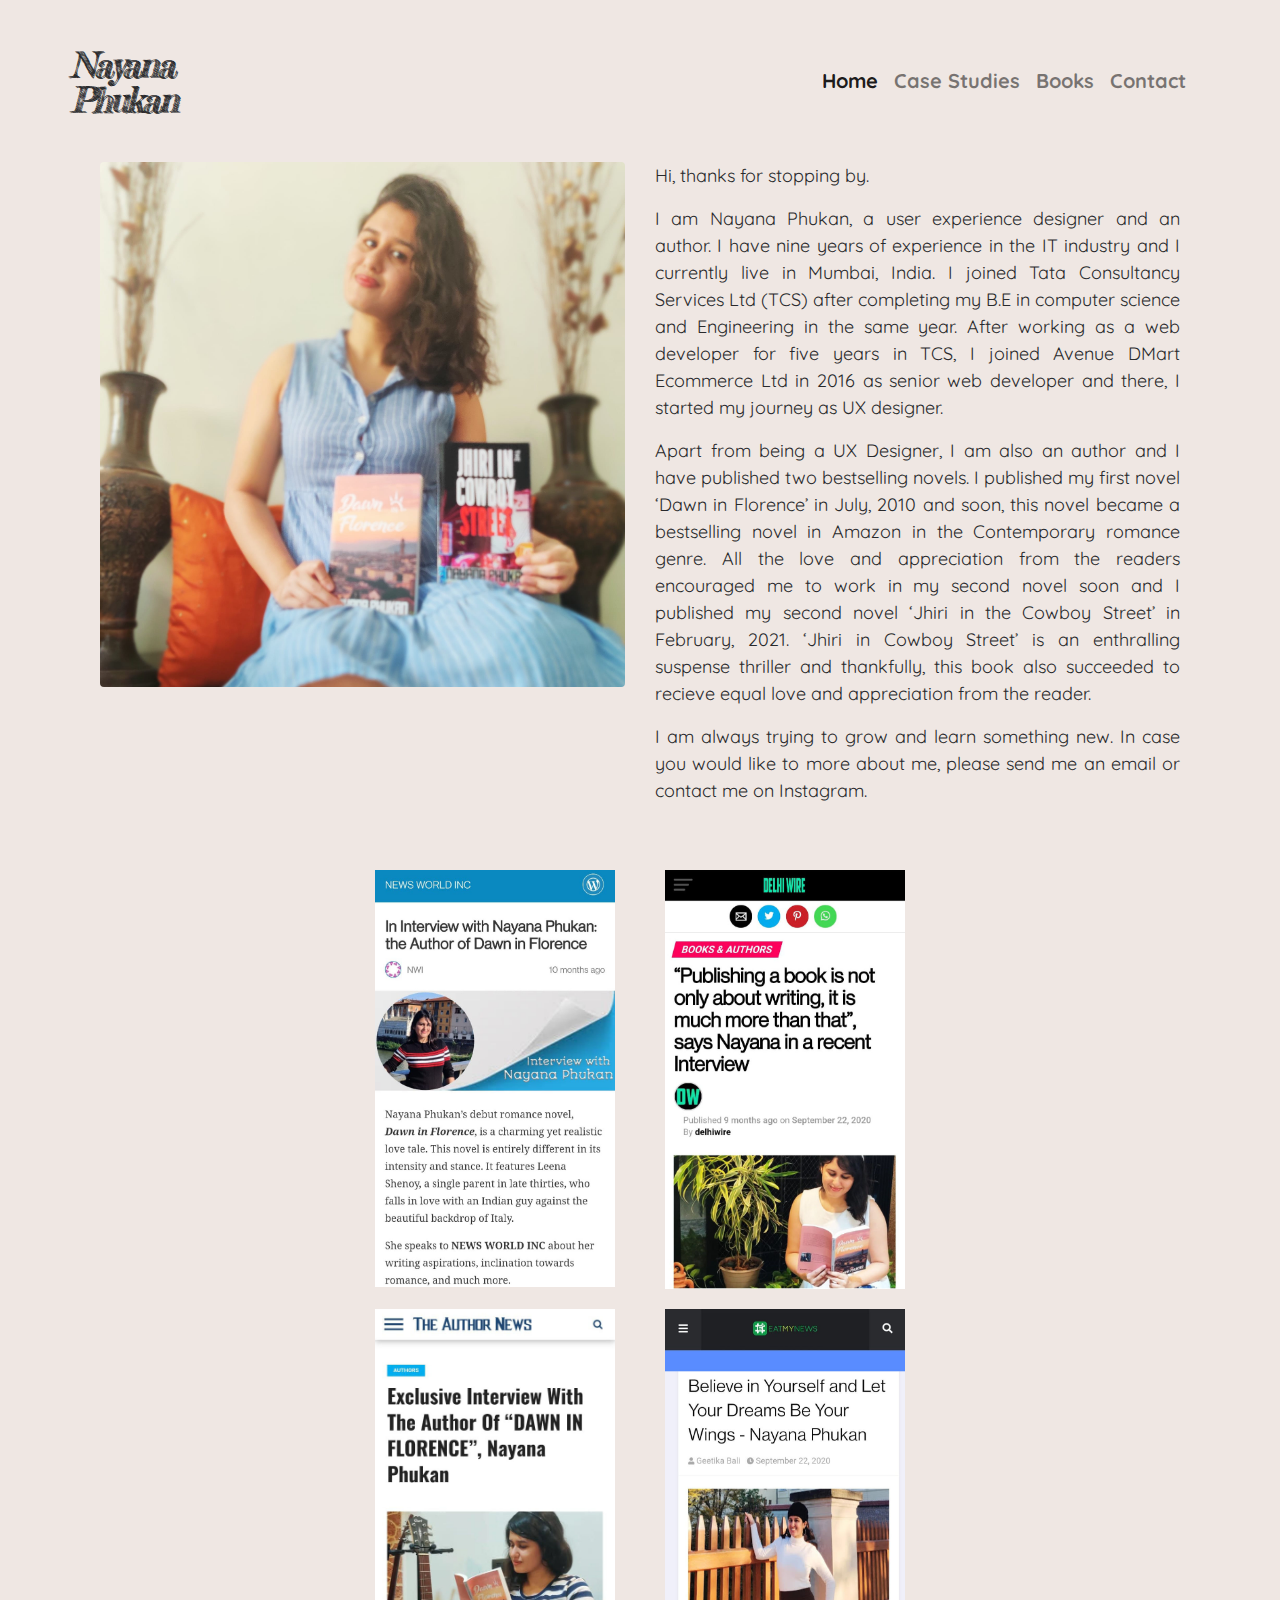
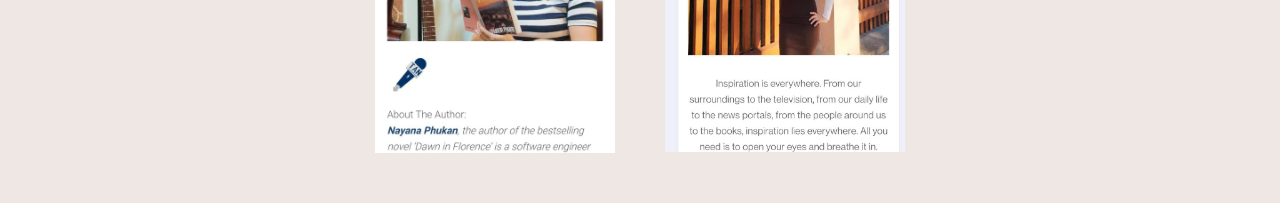
==== index.html @ 112dde81 "new site" ====
<!DOCTYPE html>
<html>
     <head>
         <title>Nayana Phukan</title>
         <meta charset="UTF-8">
         <meta name="description" content="Nayana Phukan">
         <meta name="keywords" content="Nayana, Phukan, Nayana Phukan, Author Nayana, author, dawn in florence">
         <meta name="author" content="Nayana Phukan">
         <meta content="width=device-width, initial-scale=1" name="viewport" />
         <link rel="stylesheet" href="https://fonts.googleapis.com/css?family=Quicksand">
         <link rel="stylesheet" href="https://fonts.googleapis.com/css?family=Fredericka the Great">
         <link rel="stylesheet" href="https://maxcdn.bootstrapcdn.com/bootstrap/4.5.0/css/bootstrap.min.css">
         <link rel="stylesheet" href="css/main.css">
       
     </head>
     <body>

      <div class="nav-wrapper">
              <div class="row">
                            <div class="col-xl-5 col-lg-5 col-md-5 col-sm-5 col-5">
                                    <div class="my-logo">
                                      <div id="firstname"><em>Nayana</em></div>
                                      <div id="lastname"><em>Phukan</em></div>
                                    </div>
                            </div>
                          <div class="col-xl-7 col-lg-7 col-md-7 col-sm-7 col-7">
                                    <nav class="navbar navbar-expand-lg navbar-light bg-light nav-background">
                                      <button class="navbar-toggler" type="button" id="openNav" data-toggle="" data-target="" aria-controls="navbarNav" aria-expanded="false" aria-label="Toggle navigation">
                                        <span class="navbar-toggler-icon"></span>
                                      </button>
                                      <div class="collapse navbar-collapse" id="navbarNav">
                                        <ul class="navbar-nav">
                                          <li class="nav-item active">
                                            <a class="nav-link" href="index.html">Home</a>
                                          </li>
                                          <li class="nav-item">
                                            <a class="nav-link" href="Casestudy.html">Case Studies</a>
                                          </li>
                                        <li class="nav-item">
                                            <a class="nav-link" href="books.html">Books</a>
                                          </li>
                                          <li class="nav-item">
                                            <a class="nav-link" href="contact.html">Contact</a>
                                            </li>
                                        </ul>
                                      </div>
                                    </nav>

                                    <!-- Navigation -->
                                    
                                      <div id="myNav" class="overlay">
                                        <div class="nav-wrapper">
                                          <div class="my-logo">
                                            <div id="firstname"><em>Nayana</em></div>
                                            <div id="lastname"><em>Phukan</em></div>
                                          </div>
                                        </div>
                                        <a href="javascript:void(0)" class="closebtn" id="closeNav">&times;</a>
                                        <div class="overlay-content">
                                          <a class="nav-link" href="index.html">Home</a>
                                          <a class="nav-link" href="Casestudy.html">Case Studies</a>
                                          <a class="nav-link" href="books.html">Books</a>
                                          <a class="nav-link" href="contact.html">Contact</a>
                                        </div>
                                      </div>
                                    
                                    <!-- Navigation -->
                          </div>
                </div>
        </div>
        <div class="container">
            <div class="content">
                      <div class="row details">
                                  <div class="col-xl-6 col-lg-6 col-md-12 col-sm-12 col-12">
                                        <div class="photo-wrapper">
                                          <img src="images/myphoto.jpg" class="img-responsive myphoto"></img>
                                        </div>
                                 </div>
                                  <div class="col-xl-6 col-lg-6 col-md-12 col-sm-12 col-12">
                                                <div class="aboutme">
                                                  <p>Hi, thanks for stopping by.</p>
                                                  <p>I am Nayana Phukan, a user experience designer and an author. I have nine years of experience in the IT industry and I currently live in Mumbai, India. I joined Tata Consultancy Services Ltd (TCS) after completing my B.E in computer science and Engineering in the same year. After working as a web developer for five years in TCS, I joined Avenue DMart Ecommerce Ltd in 2016 as senior web developer and there, I started my journey as UX designer. </p>
                                                  <p> Apart from being a UX Designer, I am also an author and I have published two bestselling novels. I published my first novel ‘Dawn in Florence’ in July, 2010 and soon, this novel became a bestselling novel in Amazon in the Contemporary romance genre. All the love and appreciation from the readers encouraged me to work in my second novel soon and I published my second novel ‘Jhiri in the Cowboy Street’ in February, 2021. ‘Jhiri in Cowboy Street’ is an enthralling suspense thriller and thankfully, this book also succeeded to recieve equal love and appreciation from the reader.</p>
                                                  <p>I am always trying to grow and learn something new. In case you would like to more about me, please send me an email or contact me on Instagram.</p>
                                                </div>
                                   </div>
                       </div>
            </div>
            <div class="media-wrapper">
                      
                          <div class="row">
                                  <div class="col-xl-6 col-lg-6 col-md-6 col-sm-6 col-6">
                                              <div class="storybox1">
                                                <a href="https://newsworldinc.com/2020/08/18/in-interview-with-nayana-phukan-the-author-of-dawn-in-florence/">
                                                    <img src="images/media-1.jpg" class="img-responsive" width="100%" height="100%"></img>
                                                </a>
                                            </div>
                                </div>
                                  <div class="col-xl-6 col-lg-6 col-md-6 col-sm-6 col-6">
                                              <div class="storybox2">
                                                <a href="https://www.delhiwire.com/publishing-a-book-is-not-only-about-writing-it-is-much-more-than-that-says-nayana-in-a-recent-interview/">
                                                  <img src="images/delhiwire.jpg" class="img-responsive" width="100%" height="100%"></img>
                                                </a>
                                            </div>
                                  </div>
                                  <div class="col-xl-6 col-lg-6 col-md-6 col-sm-6 col-6">
                                            <div class="storybox1">
                                                <a href="http://theauthornews.com/authors/exclusive-interview-with-the-author-of-dawn-in-florence-nayana-phukan/">
                                                  <img src="images/authornews.jpg" class="img-responsive" width="100%" height="100%"></img>
                                              </a>
                                          </div>
                                </div>
                                <div class="col-xl-6 col-lg-6 col-md-6 col-sm-6 col-6">
                                        <div class="storybox2">
                                          <a href="https://www.eatmy.news/2020/09/believe-in-yourself-and-let-your-dreams.html">
                                            <img src="images/eatmynews.jpg" class="img-responsive" width="100%" height="100%"></img>
                                          </a>
                                          </div>
                              </div>
                        </div>
            </div>
        </div>

        <script src="https://code.jquery.com/jquery-3.2.1.slim.min.js" integrity="sha384-KJ3o2DKtIkvYIK3UENzmM7KCkRr/rE9/Qpg6aAZGJwFDMVNA/GpGFF93hXpG5KkN" crossorigin="anonymous"></script>
        <script src="https://maxcdn.bootstrapcdn.com/bootstrap/4.0.0/js/bootstrap.min.js" integrity="sha384-JZR6Spejh4U02d8jOt6vLEHfe/JQGiRRSQQxSfFWpi1MquVdAyjUar5+76PVCmYl" crossorigin="anonymous"></script>
        <script src="js/script.js"></script>
   </body>
</html>
---- css/main.css ----
body{
    margin:0;
    padding:0;
    font-family: "Quicksand", sans-serif;
    background: #EFE7E3;
}

.my-logo {
    color: #292a2c;
    text-shadow: 1px 1px #292a2c;
    font-family: "Fredericka the Great";
    font-size: 35px;
    letter-spacing: -3px;
    margin-top: -11px;
}
#firstname {
    height: 35px;
}
#lastname {
    height:35px;
    padding-right:20px;
}
.nav-background {
    background-color: #EFE7E3 !important;
}
.nav-link .active{
    color: #292a2c !important;
}
.nav-item {
        color: #918b8b;
       font-weight: bold;
    }
.nav-wrapper {
    margin: 50px 70px;
    font-size: 20px;
}
nav.navbar {
    float: right;
}


.myphoto {
    width: 100%;
    height: auto;
    float: right;
    border-radius: 4px;
}
.bookphoto {
    max-height: 400px;
}
.aboutme {
    font-size: 18px;
    color: #292a2c;
    text-align: justify;
}
.aboutbook {
    font-size: 16px;
    color: #292a2c;
    text-align: justify;

}
.details {
    margin: 0 auto;
    text-align:left;
}
.bookdetails {
    margin: 0 auto 70px;
    text-align: center;

}
.book-link {
    font-size: 14px;
    margin: 10px 0;
}

.media-wrapper {
    padding: 40px 0;
}
.storybox1 {
    height: auto;
    width: 260px;
    padding: 10px;
    float: right;
}
.storybox2 {
    height: auto;
    width: 260px;
    padding: 10px;
    float: left;
}

.best-seller {
    margin: 20px auto;
}
.best-sellerpic {
    max-height: 300px;
}
.overlay {
    height: 100%;
    width: 0;
    position: fixed;
    z-index: 1000;
    top: 0;
    left: 0;
    font-family: "Quicksand", sans-serif;
    background: #EFE7E3;
    overflow-x: hidden;
    transition: 0.5s;
  }
  
  .overlay-content {
    position: relative;
    top: 25%;
    width: 100%;
    text-align: center;
    margin-top: 30px;
  }
  
  .overlay a {
    padding: 8px;
    text-decoration: none;
    font-size: 33px;
    color: #292a2c;
    display: block;
    transition: 0.3s;
    font-weight: 500;
  }
  
  .overlay .nav-link:hover, .overlay .nav-link:focus {
    color: #292a2c !important;
  }
  
  .overlay .closebtn {
    position: absolute;
    top: 10px;
    right: 60px;
    font-size: 60px;
  }
  .contactbox {
    background: #fff;
    margin: 70px auto;
    border-radius: 20px;
    padding: 50px 0;
}
.contactbox h1{
    text-align: center;
    padding: 20px 0;
    font-size: 30px;
}
.contactbox h2{
    text-align: center;
    padding: 10px 0;
    font-size: 15px;
}
.emailbox{
    text-align: center;
}
.emailbox img {
    height: 120px;
}

.GlamuPdetails {
    background: #ffffff;
    height: 100%;
}
@media only screen and (max-width: 991px) {
    .aboutme{
      margin-top:20px;
    }
    .aboutbook {
        margin-top:20px;
    }
    .nav-wrapper {
        margin: 35px 70px;
    }
  }
  @media only screen and (max-width: 639px) {
    .storybox1, .storybox2 {
        width: 160px;
    }
  }
  @media only screen and (max-width: 600px)
  {
    .nav-wrapper {
        margin: 35px;
    }
    .contactbox h1{
        font-size: 25px;
   }
}

  @media screen and (max-height: 450px) {
    .overlay a {font-size: 20px}
    .overlay .closebtn {
      font-size: 40px;
      top: 15px;
      right: 35px;
    }
    
  }
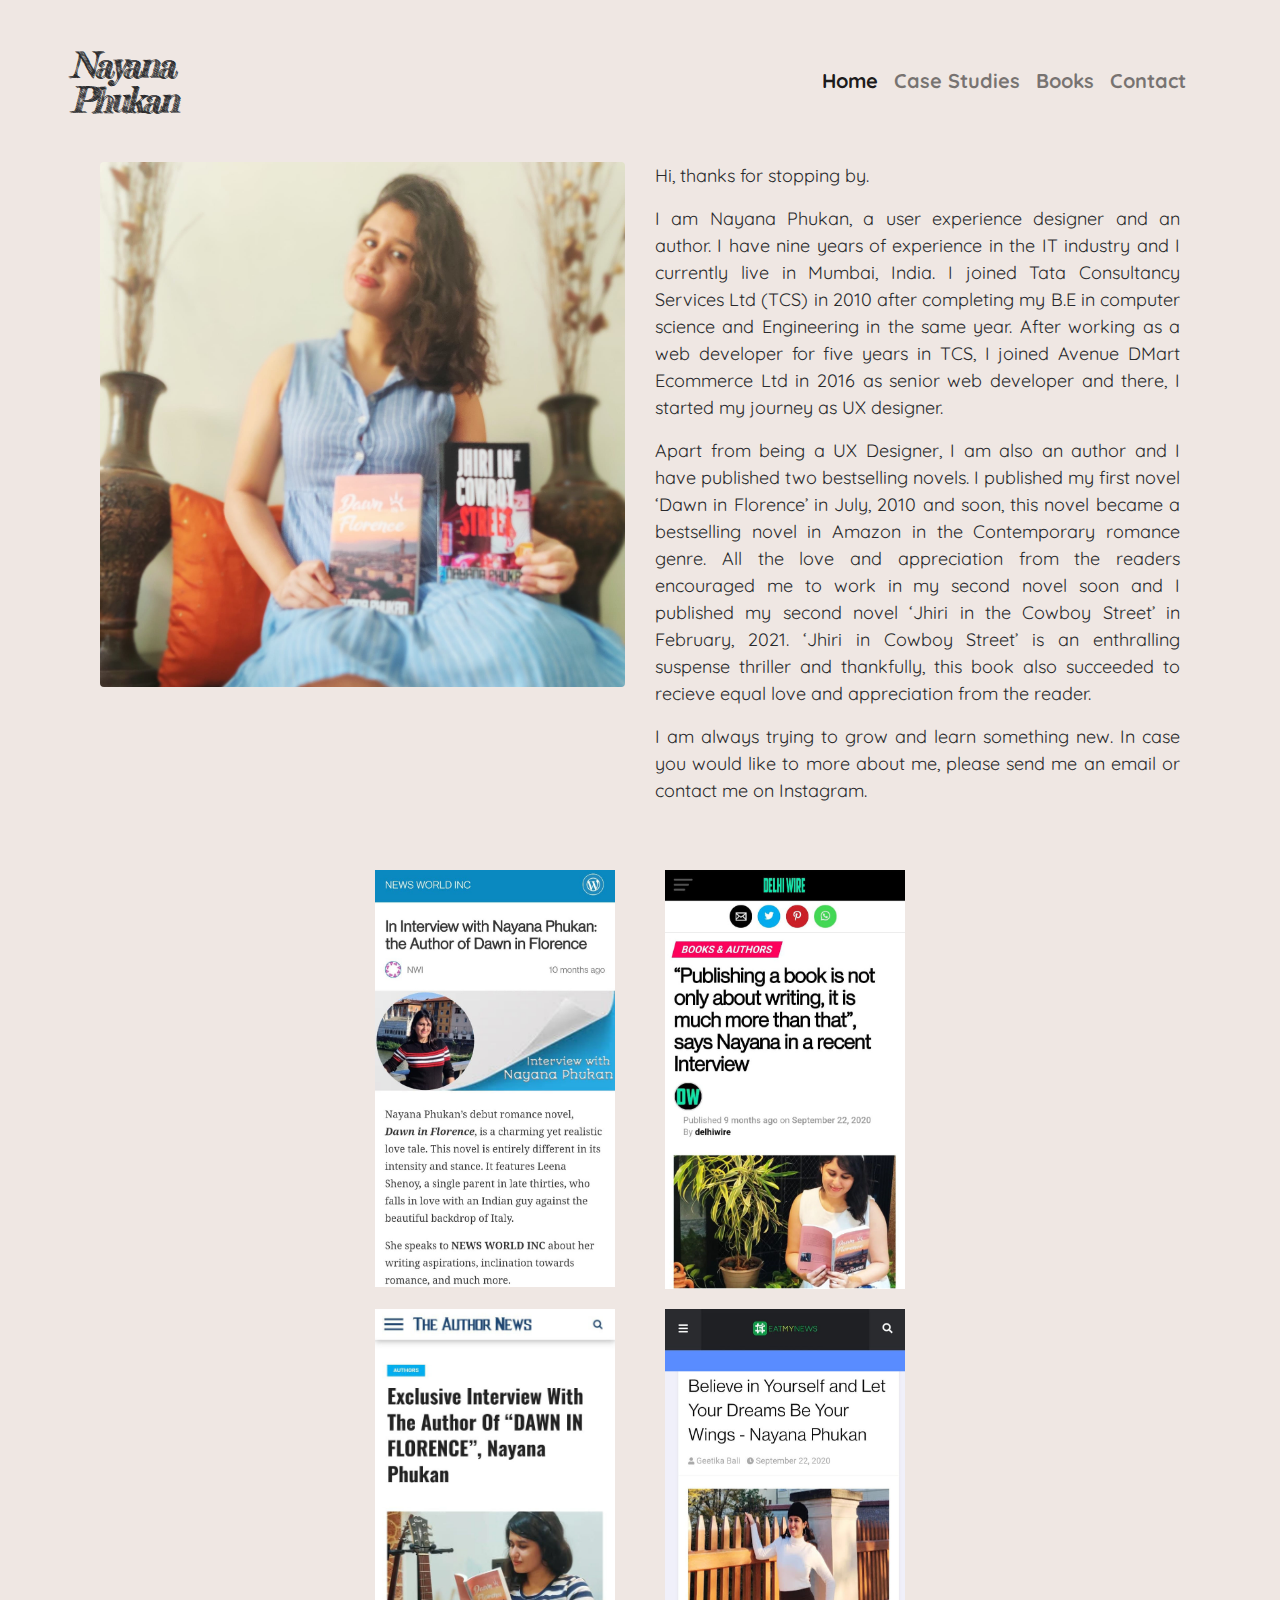
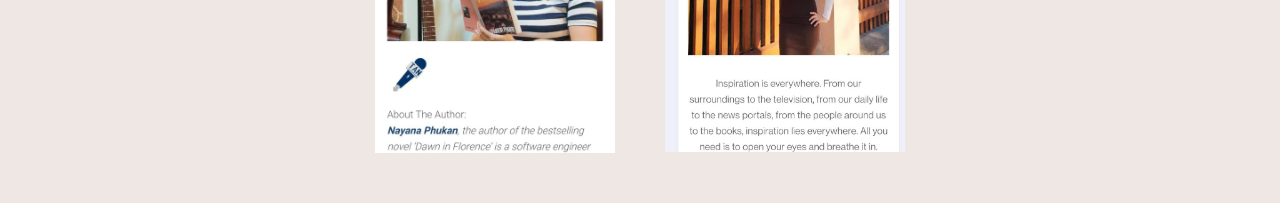
==== commit 2c9bba91: "correction" ====
--- a/index.html
+++ b/index.html
@@ -34,7 +34,7 @@
                                             <a class="nav-link" href="index.html">Home</a>
                                           </li>
                                           <li class="nav-item">
-                                            <a class="nav-link" href="Casestudy.html">Case Studies</a>
+                                            <a class="nav-link" href="casestudy.html">Case Studies</a>
                                           </li>
                                         <li class="nav-item">
                                             <a class="nav-link" href="books.html">Books</a>
@@ -58,7 +58,7 @@
                                         <a href="javascript:void(0)" class="closebtn" id="closeNav">&times;</a>
                                         <div class="overlay-content">
                                           <a class="nav-link" href="index.html">Home</a>
-                                          <a class="nav-link" href="Casestudy.html">Case Studies</a>
+                                          <a class="nav-link" href="casestudy.html">Case Studies</a>
                                           <a class="nav-link" href="books.html">Books</a>
                                           <a class="nav-link" href="contact.html">Contact</a>
                                         </div>
@@ -79,7 +79,7 @@
                                   <div class="col-xl-6 col-lg-6 col-md-12 col-sm-12 col-12">
                                                 <div class="aboutme">
                                                   <p>Hi, thanks for stopping by.</p>
-                                                  <p>I am Nayana Phukan, a user experience designer and an author. I have nine years of experience in the IT industry and I currently live in Mumbai, India. I joined Tata Consultancy Services Ltd (TCS) after completing my B.E in computer science and Engineering in the same year. After working as a web developer for five years in TCS, I joined Avenue DMart Ecommerce Ltd in 2016 as senior web developer and there, I started my journey as UX designer. </p>
+                                                  <p>I am Nayana Phukan, a user experience designer and an author. I have nine years of experience in the IT industry and I currently live in Mumbai, India. I joined Tata Consultancy Services Ltd (TCS) in 2010 after completing my B.E in computer science and Engineering in the same year. After working as a web developer for five years in TCS, I joined Avenue DMart Ecommerce Ltd in 2016 as senior web developer and there, I started my journey as UX designer. </p>
                                                   <p> Apart from being a UX Designer, I am also an author and I have published two bestselling novels. I published my first novel ‘Dawn in Florence’ in July, 2010 and soon, this novel became a bestselling novel in Amazon in the Contemporary romance genre. All the love and appreciation from the readers encouraged me to work in my second novel soon and I published my second novel ‘Jhiri in the Cowboy Street’ in February, 2021. ‘Jhiri in Cowboy Street’ is an enthralling suspense thriller and thankfully, this book also succeeded to recieve equal love and appreciation from the reader.</p>
                                                   <p>I am always trying to grow and learn something new. In case you would like to more about me, please send me an email or contact me on Instagram.</p>
                                                 </div>
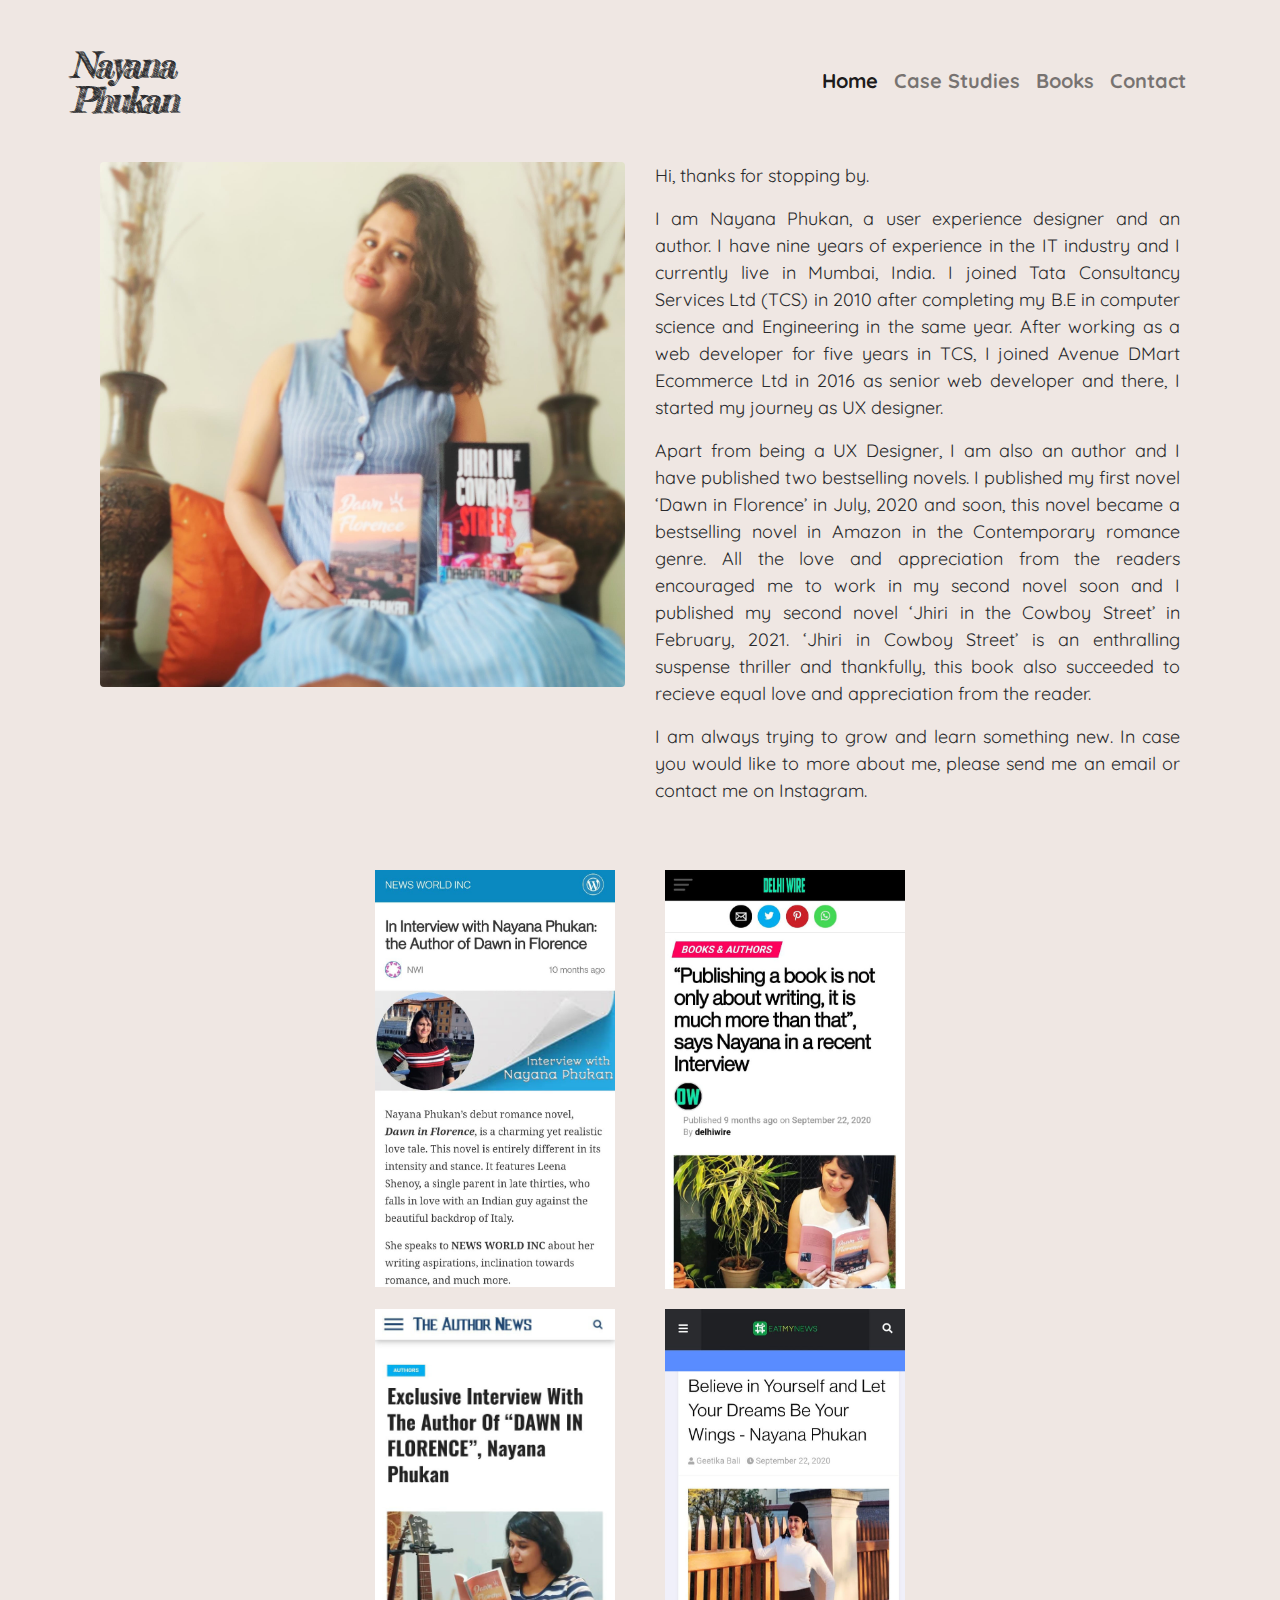
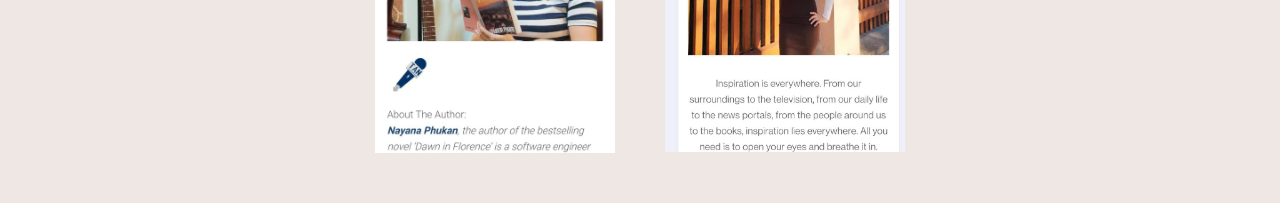
==== commit 569a65a0: "year modified" ====
--- a/index.html
+++ b/index.html
@@ -80,7 +80,7 @@
                                                 <div class="aboutme">
                                                   <p>Hi, thanks for stopping by.</p>
                                                   <p>I am Nayana Phukan, a user experience designer and an author. I have nine years of experience in the IT industry and I currently live in Mumbai, India. I joined Tata Consultancy Services Ltd (TCS) in 2010 after completing my B.E in computer science and Engineering in the same year. After working as a web developer for five years in TCS, I joined Avenue DMart Ecommerce Ltd in 2016 as senior web developer and there, I started my journey as UX designer. </p>
-                                                  <p> Apart from being a UX Designer, I am also an author and I have published two bestselling novels. I published my first novel ‘Dawn in Florence’ in July, 2010 and soon, this novel became a bestselling novel in Amazon in the Contemporary romance genre. All the love and appreciation from the readers encouraged me to work in my second novel soon and I published my second novel ‘Jhiri in the Cowboy Street’ in February, 2021. ‘Jhiri in Cowboy Street’ is an enthralling suspense thriller and thankfully, this book also succeeded to recieve equal love and appreciation from the reader.</p>
+                                                  <p> Apart from being a UX Designer, I am also an author and I have published two bestselling novels. I published my first novel ‘Dawn in Florence’ in July, 2020 and soon, this novel became a bestselling novel in Amazon in the Contemporary romance genre. All the love and appreciation from the readers encouraged me to work in my second novel soon and I published my second novel ‘Jhiri in the Cowboy Street’ in February, 2021. ‘Jhiri in Cowboy Street’ is an enthralling suspense thriller and thankfully, this book also succeeded to recieve equal love and appreciation from the reader.</p>
                                                   <p>I am always trying to grow and learn something new. In case you would like to more about me, please send me an email or contact me on Instagram.</p>
                                                 </div>
                                    </div>
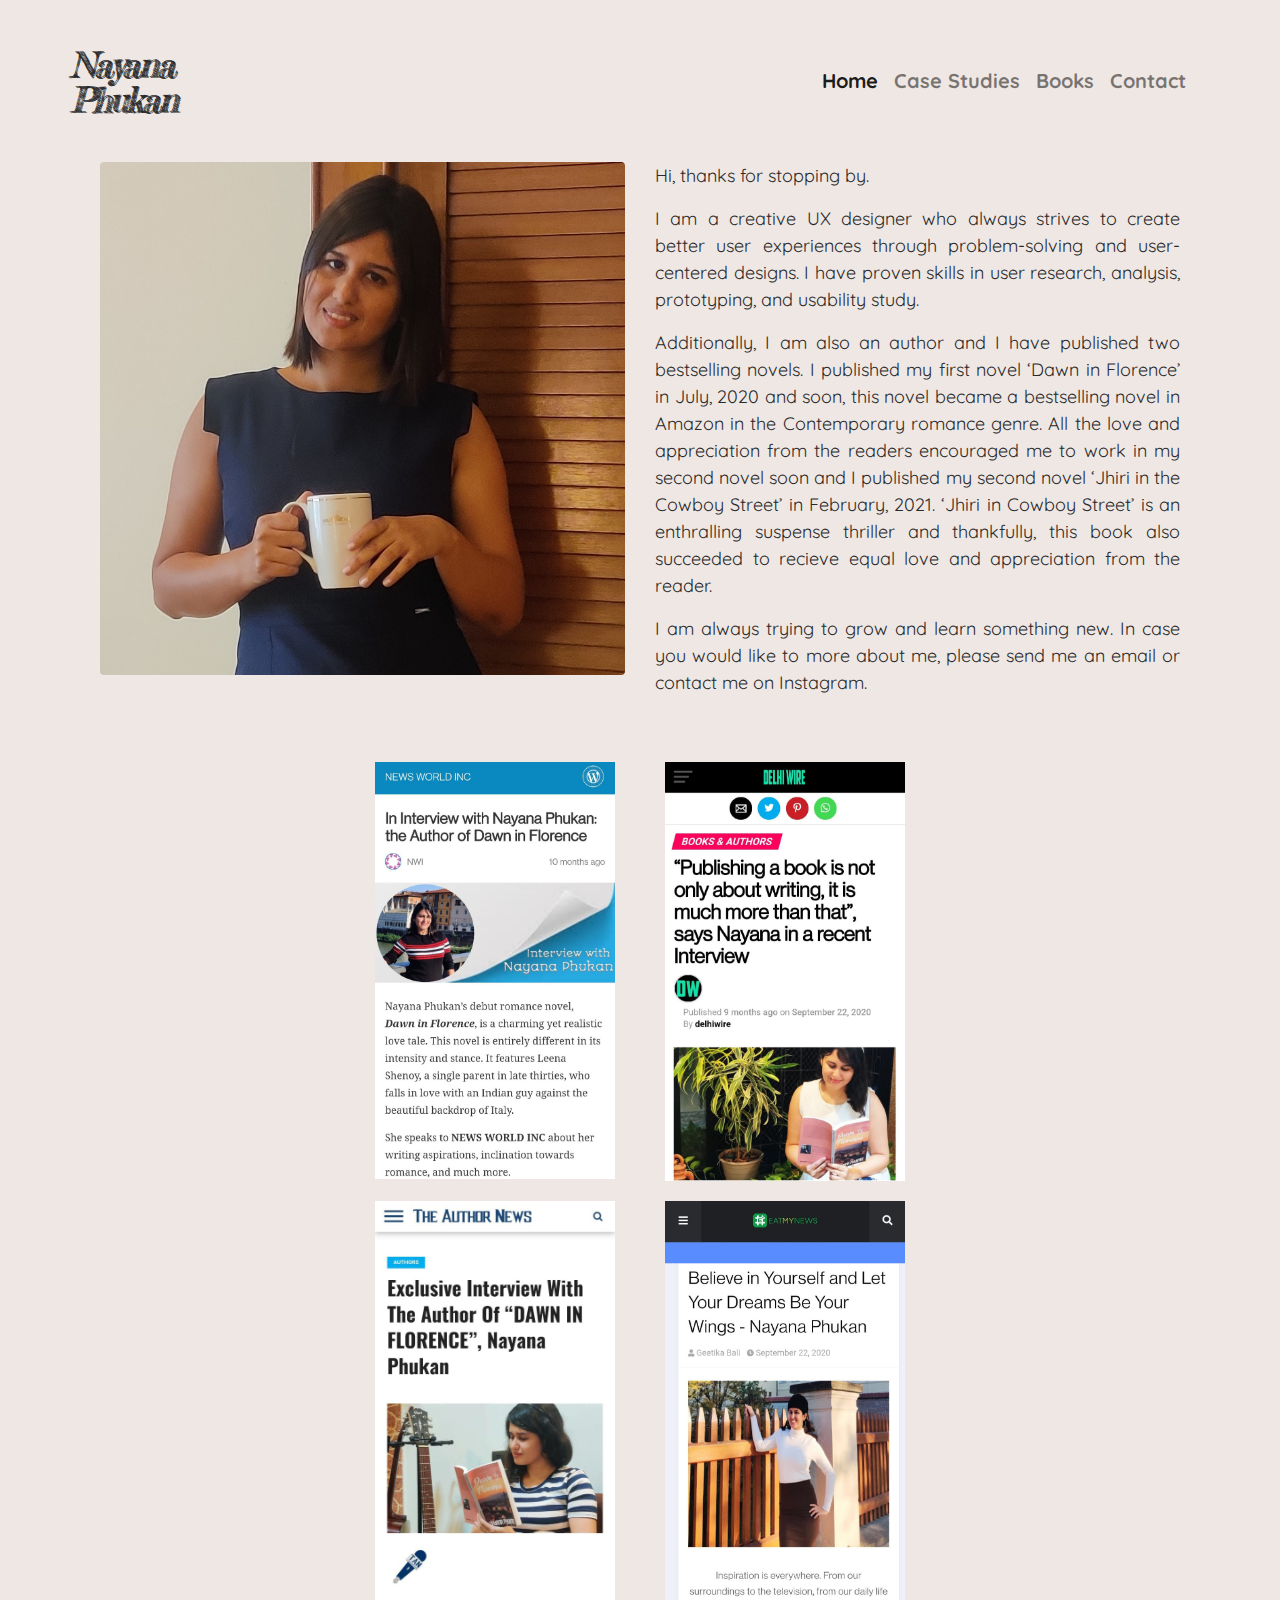
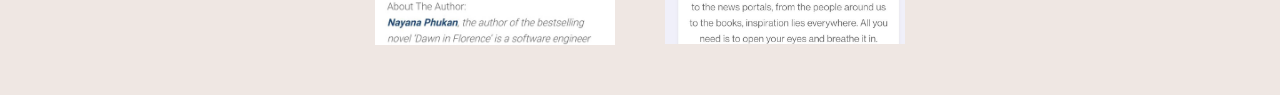
==== commit 6aea9cec: "changes in bio" ====
--- a/index.html
+++ b/index.html
@@ -73,14 +73,14 @@
                       <div class="row details">
                                   <div class="col-xl-6 col-lg-6 col-md-12 col-sm-12 col-12">
                                         <div class="photo-wrapper">
-                                          <img src="images/myphoto.jpg" class="img-responsive myphoto"></img>
+                                          <img src="images/profile-pic.jpg" class="img-responsive myphoto"></img>
                                         </div>
                                  </div>
                                   <div class="col-xl-6 col-lg-6 col-md-12 col-sm-12 col-12">
                                                 <div class="aboutme">
                                                   <p>Hi, thanks for stopping by.</p>
-                                                  <p>I am Nayana Phukan, a user experience designer and an author. I have nine years of experience in the IT industry and I currently live in Mumbai, India. I joined Tata Consultancy Services Ltd (TCS) in 2010 after completing my B.E in computer science and Engineering in the same year. After working as a web developer for five years in TCS, I joined Avenue DMart Ecommerce Ltd in 2016 as senior web developer and there, I started my journey as UX designer. </p>
-                                                  <p> Apart from being a UX Designer, I am also an author and I have published two bestselling novels. I published my first novel ‘Dawn in Florence’ in July, 2020 and soon, this novel became a bestselling novel in Amazon in the Contemporary romance genre. All the love and appreciation from the readers encouraged me to work in my second novel soon and I published my second novel ‘Jhiri in the Cowboy Street’ in February, 2021. ‘Jhiri in Cowboy Street’ is an enthralling suspense thriller and thankfully, this book also succeeded to recieve equal love and appreciation from the reader.</p>
+                                                  <p> I am a creative UX designer who always strives to create better user experiences through problem-solving and user-centered designs. I have proven skills in user research, analysis, prototyping, and usability study.</p>
+                                                  <p> Additionally, I am also an author and I have published two bestselling novels. I published my first novel ‘Dawn in Florence’ in July, 2020 and soon, this novel became a bestselling novel in Amazon in the Contemporary romance genre. All the love and appreciation from the readers encouraged me to work in my second novel soon and I published my second novel ‘Jhiri in the Cowboy Street’ in February, 2021. ‘Jhiri in Cowboy Street’ is an enthralling suspense thriller and thankfully, this book also succeeded to recieve equal love and appreciation from the reader.</p>
                                                   <p>I am always trying to grow and learn something new. In case you would like to more about me, please send me an email or contact me on Instagram.</p>
                                                 </div>
                                    </div>
--- a/css/main.css
+++ b/css/main.css
@@ -160,9 +160,44 @@
     height: 120px;
 }
 
-.GlamuPdetails {
+.projectdetails {
+ 
+    margin-bottom: 180px;
+}
+.project-title {
+    text-align: center;
+    padding: 10px 0;
+    font-weight: bold;
+    text-shadow: 2px 2px #fff;
+    font-size: 45px;
+}
+.box-wrapper {
     background: #ffffff;
-    height: 100%;
+    margin: 20px 0;
+    border: 1px solid #dddddd;
+    padding: 10px;
+    min-height: 480px;
+}
+.box-image{
+    padding: 20px;
+}
+.box-content {
+    padding: 100px 0;
+    text-align: center;
+}
+.box-content2 {
+    text-align: center;
+    padding-bottom: 30px;
+}
+.view-study {
+    margin-top: 40px;
+}
+a.view-studylink {
+    background: #000000;
+    padding: 16px 30px;
+    color: #ffffff;
+    text-decoration: none;
+    border-radius: 10px;
 }
 @media only screen and (max-width: 991px) {
     .aboutme{
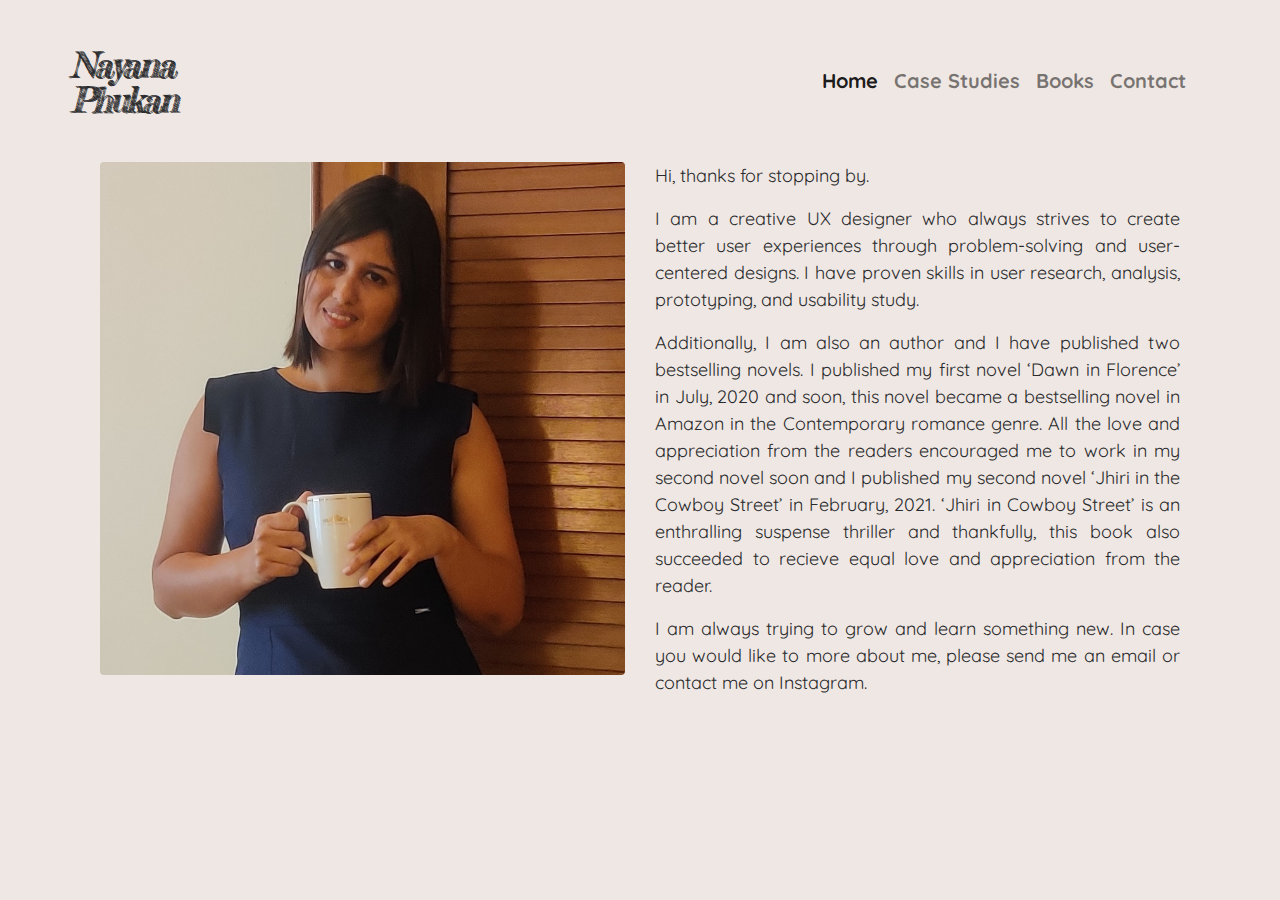
==== commit da1778cd: "changes in books" ====
--- a/index.html
+++ b/index.html
@@ -86,39 +86,7 @@
                                    </div>
                        </div>
             </div>
-            <div class="media-wrapper">
-                      
-                          <div class="row">
-                                  <div class="col-xl-6 col-lg-6 col-md-6 col-sm-6 col-6">
-                                              <div class="storybox1">
-                                                <a href="https://newsworldinc.com/2020/08/18/in-interview-with-nayana-phukan-the-author-of-dawn-in-florence/">
-                                                    <img src="images/media-1.jpg" class="img-responsive" width="100%" height="100%"></img>
-                                                </a>
-                                            </div>
-                                </div>
-                                  <div class="col-xl-6 col-lg-6 col-md-6 col-sm-6 col-6">
-                                              <div class="storybox2">
-                                                <a href="https://www.delhiwire.com/publishing-a-book-is-not-only-about-writing-it-is-much-more-than-that-says-nayana-in-a-recent-interview/">
-                                                  <img src="images/delhiwire.jpg" class="img-responsive" width="100%" height="100%"></img>
-                                                </a>
-                                            </div>
-                                  </div>
-                                  <div class="col-xl-6 col-lg-6 col-md-6 col-sm-6 col-6">
-                                            <div class="storybox1">
-                                                <a href="http://theauthornews.com/authors/exclusive-interview-with-the-author-of-dawn-in-florence-nayana-phukan/">
-                                                  <img src="images/authornews.jpg" class="img-responsive" width="100%" height="100%"></img>
-                                              </a>
-                                          </div>
-                                </div>
-                                <div class="col-xl-6 col-lg-6 col-md-6 col-sm-6 col-6">
-                                        <div class="storybox2">
-                                          <a href="https://www.eatmy.news/2020/09/believe-in-yourself-and-let-your-dreams.html">
-                                            <img src="images/eatmynews.jpg" class="img-responsive" width="100%" height="100%"></img>
-                                          </a>
-                                          </div>
-                              </div>
-                        </div>
-            </div>
+            
         </div>
 
         <script src="https://code.jquery.com/jquery-3.2.1.slim.min.js" integrity="sha384-KJ3o2DKtIkvYIK3UENzmM7KCkRr/rE9/Qpg6aAZGJwFDMVNA/GpGFF93hXpG5KkN" crossorigin="anonymous"></script>
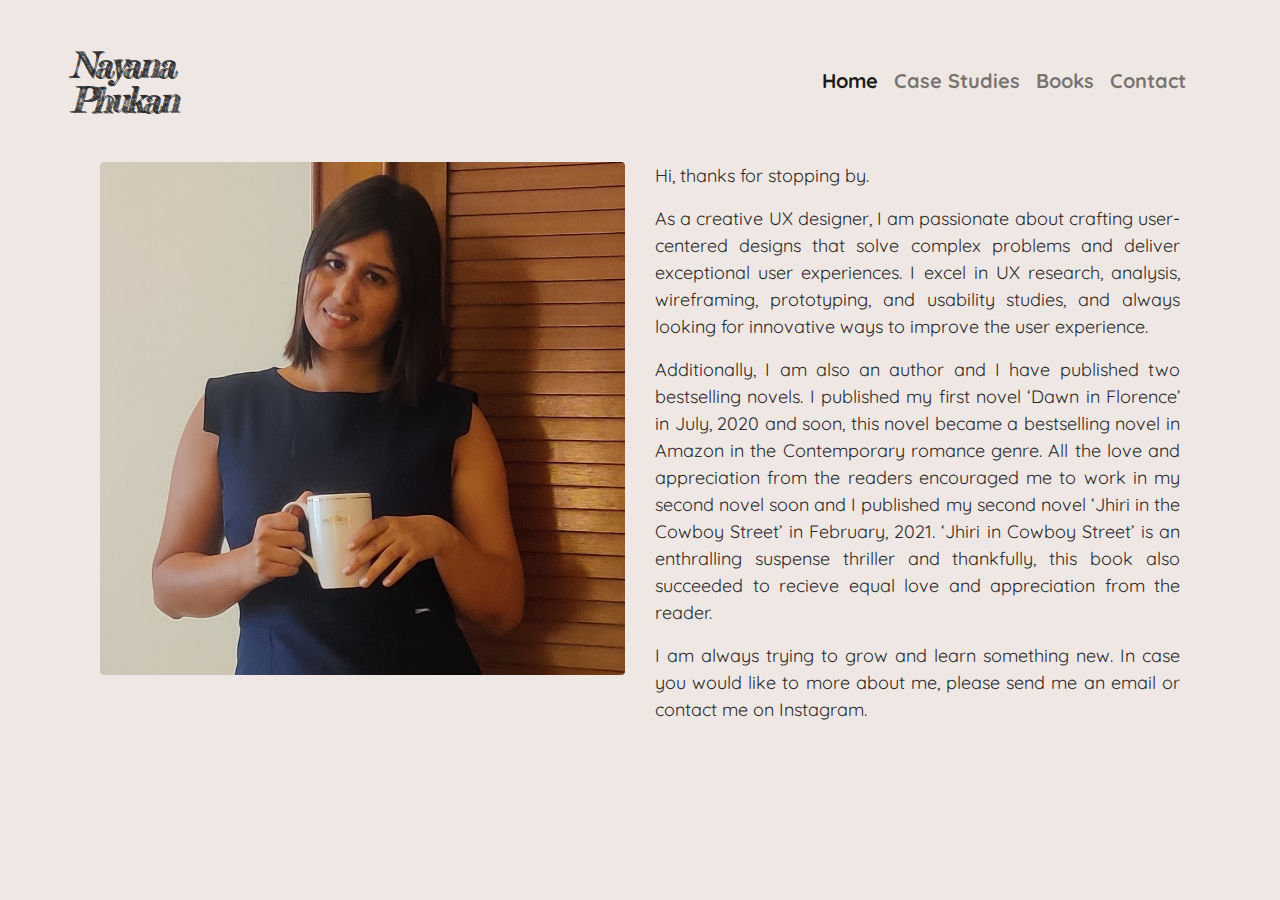
==== commit 282b0513: "bio updated" ====
--- a/index.html
+++ b/index.html
@@ -79,7 +79,7 @@
                                   <div class="col-xl-6 col-lg-6 col-md-12 col-sm-12 col-12">
                                                 <div class="aboutme">
                                                   <p>Hi, thanks for stopping by.</p>
-                                                  <p> I am a creative UX designer who always strives to create better user experiences through problem-solving and user-centered designs. I have proven skills in user research, analysis, prototyping, and usability study.</p>
+                                                  <p> As a creative UX designer, I am passionate about crafting user-centered designs that solve complex problems and deliver exceptional user experiences. I excel in UX research, analysis, wireframing, prototyping, and usability studies, and always looking for innovative ways to improve the user experience.</p>
                                                   <p> Additionally, I am also an author and I have published two bestselling novels. I published my first novel ‘Dawn in Florence’ in July, 2020 and soon, this novel became a bestselling novel in Amazon in the Contemporary romance genre. All the love and appreciation from the readers encouraged me to work in my second novel soon and I published my second novel ‘Jhiri in the Cowboy Street’ in February, 2021. ‘Jhiri in Cowboy Street’ is an enthralling suspense thriller and thankfully, this book also succeeded to recieve equal love and appreciation from the reader.</p>
                                                   <p>I am always trying to grow and learn something new. In case you would like to more about me, please send me an email or contact me on Instagram.</p>
                                                 </div>
--- a/css/main.css
+++ b/css/main.css
@@ -5,6 +5,9 @@
     font-family: "Quicksand", sans-serif;
     background: #EFE7E3;
 }
+.h2, h2 {
+    font-size: 22px;
+}
 
 .my-logo {
     color: #292a2c;
@@ -13,6 +16,9 @@
     font-size: 35px;
     letter-spacing: -3px;
     margin-top: -11px;
+}
+.back-btn {
+    margin-top: 20px;
 }
 #firstname {
     height: 35px;
@@ -176,7 +182,7 @@
     margin: 20px 0;
     border: 1px solid #dddddd;
     padding: 10px;
-    min-height: 480px;
+    min-height: 440px;
 }
 .box-image{
     padding: 20px;
@@ -198,6 +204,19 @@
     color: #ffffff;
     text-decoration: none;
     border-radius: 10px;
+}
+.backlink {
+    background: #000000;
+    padding: 8px 30px;
+    text-decoration: none;
+    border-radius: 10px;
+    font-size: 16px;
+    color: #ffffff;
+}
+.backlink:hover {
+    color: #ffffff;
+    text-decoration: none;
+
 }
 @media only screen and (max-width: 991px) {
     .aboutme{
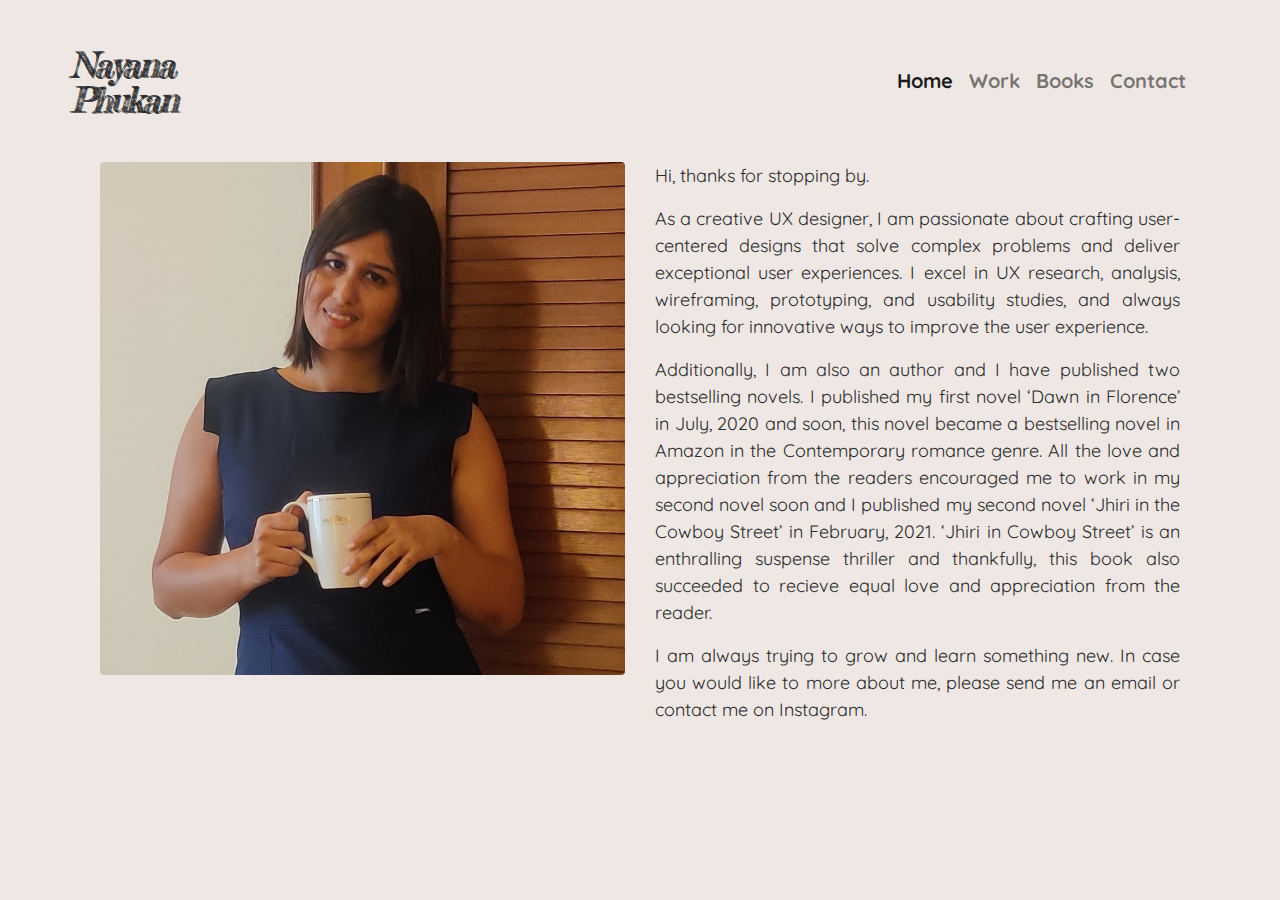
==== commit abeb04c0: "dmart added" ====
--- a/index.html
+++ b/index.html
@@ -34,7 +34,7 @@
                                             <a class="nav-link" href="index.html">Home</a>
                                           </li>
                                           <li class="nav-item">
-                                            <a class="nav-link" href="casestudy.html">Case Studies</a>
+                                            <a class="nav-link" href="work.html">Work</a>
                                           </li>
                                         <li class="nav-item">
                                             <a class="nav-link" href="books.html">Books</a>
@@ -58,7 +58,7 @@
                                         <a href="javascript:void(0)" class="closebtn" id="closeNav">&times;</a>
                                         <div class="overlay-content">
                                           <a class="nav-link" href="index.html">Home</a>
-                                          <a class="nav-link" href="casestudy.html">Case Studies</a>
+                                          <a class="nav-link" href="work.html">Work</a>
                                           <a class="nav-link" href="books.html">Books</a>
                                           <a class="nav-link" href="contact.html">Contact</a>
                                         </div>
